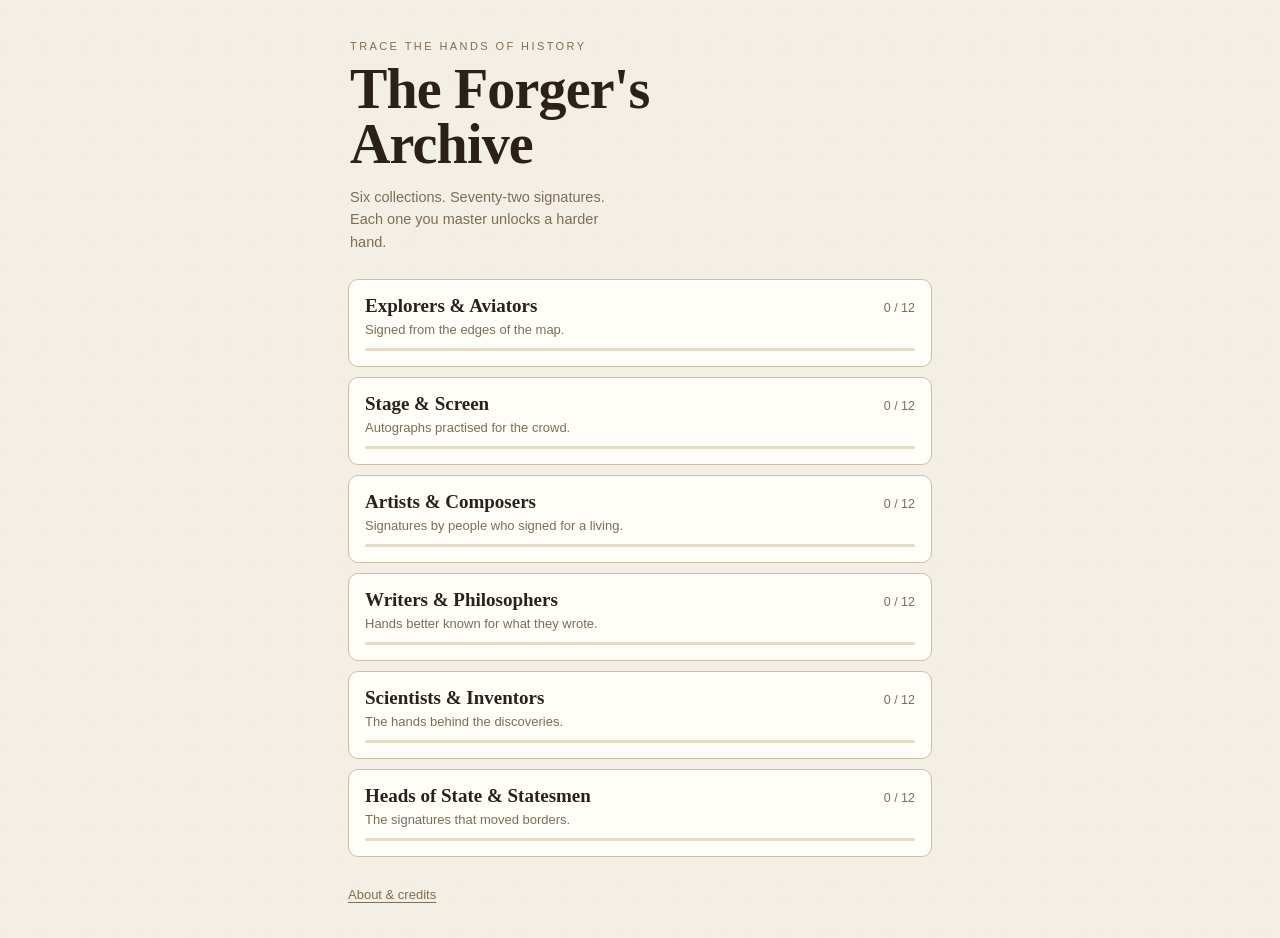
==== index.html @ 9cb1a38a "Signature tracing game with Wikidata-sourced corpus A touch-first web game: trace famous signatures " ====
<!doctype html>
<html lang="en">
<head>
<meta charset="utf-8">
<meta name="viewport" content="width=device-width,initial-scale=1,viewport-fit=cover,maximum-scale=1">
<meta name="theme-color" content="#f4efe4">
<meta name="apple-mobile-web-app-capable" content="yes">
<meta name="description" content="Learn to forge the signatures of history, one flourish at a time.">
<title>The Forger's Archive</title>
<link rel="manifest" href="manifest.webmanifest">
<link rel="icon" href="icon.svg" type="image/svg+xml">
<link rel="apple-touch-icon" href="icon.svg">
<link rel="stylesheet" href="css/app.css">
</head>
<body>

<div id="app">
  <!-- ---------------------------------------------------------- home -->
  <section class="screen" id="screen-home">
    <header class="masthead">
      <p class="eyebrow">Trace the hands of history</p>
      <h1>The Forger's<br>Archive</h1>
      <p class="lede">Six collections. Seventy-two signatures.
        Each one you master unlocks a harder hand.</p>
    </header>
    <div class="tracks" id="tracks"></div>
    <footer class="colophon">
      <button class="linkish" data-go="#/about">About &amp; credits</button>
    </footer>
  </section>

  <!-- --------------------------------------------------------- track -->
  <section class="screen" id="screen-track">
    <header class="bar">
      <button class="back" data-go="#/" aria-label="Back to collections">&larr;</button>
      <div class="bar-title">
        <h2 id="track-name"></h2>
        <p id="track-blurb"></p>
      </div>
    </header>
    <ol class="levels" id="levels"></ol>
  </section>

  <!-- ---------------------------------------------------------- play -->
  <section class="screen screen-play" id="screen-play">
    <header class="bar bar-play">
      <button class="back" id="play-back" aria-label="Back to collection">&larr;</button>
      <div class="bar-title">
        <h2 id="play-name"></h2>
        <p><span id="play-years"></span> &middot; needs <b id="play-target"></b></p>
      </div>
      <div class="pips" id="play-pips" aria-hidden="true"></div>
    </header>

    <div class="card-wrap">
      <canvas id="pad"></canvas>
      <p class="hint" id="play-hint">Trace the grey signature with your finger.</p>
    </div>

    <nav class="tools">
      <button id="btn-undo" class="tool">Undo</button>
      <button id="btn-clear" class="tool">Clear</button>
      <button id="btn-done" class="tool primary">Done</button>
    </nav>

    <!-- result, over the pad so the attempt stays put behind it -->
    <div class="sheet" id="result" hidden>
      <div class="sheet-inner">
        <p class="verdict" id="res-verdict"></p>
        <p class="bigscore"><span id="res-score">0</span><i>%</i></p>
        <p class="res-need" id="res-need"></p>
        <canvas id="res-map"></canvas>
        <ul class="breakdown">
          <li><b id="res-prec">0%</b><span>on the line</span></li>
          <li><b id="res-cov">0%</b><span>covered</span></li>
          <li><b id="res-best">0%</b><span>your best</span></li>
        </ul>
        <p class="legend"><i class="sw-good"></i> close
          <i class="sw-mid"></i> drifting <i class="sw-bad"></i> off the line</p>
        <div class="sheet-tools">
          <button id="btn-again" class="tool">Try again</button>
          <button id="btn-next" class="tool primary">Next</button>
        </div>
      </div>
    </div>
  </section>

  <!-- --------------------------------------------------------- about -->
  <section class="screen" id="screen-about">
    <header class="bar">
      <button class="back" data-go="#/" aria-label="Back to collections">&larr;</button>
      <div class="bar-title"><h2>About &amp; credits</h2></div>
    </header>
    <div class="prose">
      <p>Every signature here belongs to someone long dead, and none of them
         authorises anything today. This is a game about steady hands and the
         strange beauty of other people's handwriting.</p>
      <p>The artwork comes from Wikimedia Commons, found by asking Wikidata
         which historical figures have a signature on file. Difficulty is
         measured from the shape itself &mdash; how much pen travel is packed
         into the space, how much it turns, how tangled it is.</p>
      <p class="quiet">Progress is stored on this device only.</p>
      <button class="tool danger" id="btn-reset">Erase my progress</button>
      <h3>Sources</h3>
      <ul class="credits" id="credits"></ul>
    </div>
  </section>
</div>

<script src="data/signatures.js"></script>
<script src="js/geom.js"></script>
<script src="js/ink.js"></script>
<script src="js/grade.js"></script>
<script src="js/pad.js"></script>
<script src="js/store.js"></script>
<script src="js/app.js"></script>
</body>
</html>
---- css/app.css ----
/* Ink & parchment.
 * Every colour lives here as a custom property; the canvas code reads --ink
 * and --guide off the element, so retheming does not mean touching JS.
 */

:root {
  --paper:   #f4efe4;
  --card:    #fffdf7;
  --ink:     #2b2118;
  --guide:   #d5cab2;
  --rule:    #cbbfa8;
  --muted:   #7d6d57;
  --accent:  #8c2f22;
  --good:    #2c5c2c;
  --mid:     #b07a14;
  --gold:    #a8842c;

  --pad-h: clamp(230px, 42vh, 420px);
  --radius: 10px;
  --serif: ui-serif, Georgia, "Iowan Old Style", "Times New Roman", serif;
  --sans: -apple-system, BlinkMacSystemFont, "Segoe UI", Roboto, sans-serif;
}

* { box-sizing: border-box; }

html, body {
  margin: 0;
  padding: 0;
  background: var(--paper);
  color: var(--ink);
  font-family: var(--sans);
  -webkit-text-size-adjust: 100%;
  overscroll-behavior-y: contain;
}

body {
  min-height: 100vh;
  min-height: 100dvh;
  /* A faint tooth to the paper. Cheap, and it keeps large flat areas from
     looking like a plain white app. */
  background-image:
    radial-gradient(circle at 20% 30%, rgba(160,140,105,.06) 0 1px, transparent 1px),
    radial-gradient(circle at 70% 65%, rgba(160,140,105,.05) 0 1px, transparent 1px);
  background-size: 37px 37px, 53px 53px;
}

#app {
  max-width: 620px;
  margin: 0 auto;
  padding: 0 18px env(safe-area-inset-bottom);
}

.screen { display: none; }
.screen.on { display: block; }
[hidden] { display: none !important; }

/* ---------------------------------------------------------------- home */

.masthead { padding: 40px 2px 18px; }
.eyebrow {
  margin: 0 0 10px;
  font-size: 11px;
  letter-spacing: .22em;
  text-transform: uppercase;
  color: var(--muted);
}
.masthead h1 {
  margin: 0;
  font-family: var(--serif);
  font-size: clamp(38px, 12vw, 56px);
  font-weight: 600;
  line-height: .98;
  letter-spacing: -.015em;
}
.lede {
  margin: 14px 0 0;
  max-width: 34ch;
  color: var(--muted);
  font-size: 14.5px;
  line-height: 1.55;
}

.tracks { display: grid; gap: 10px; padding: 8px 0 20px; }

.track {
  display: block;
  width: 100%;
  text-align: left;
  border: 1px solid var(--rule);
  background: var(--card);
  border-radius: var(--radius);
  padding: 15px 16px;
  cursor: pointer;
  font: inherit;
  color: inherit;
  transition: border-color .15s, transform .08s;
}
.track:active { transform: scale(.994); }
.track:hover { border-color: var(--muted); }

.track-top { display: flex; align-items: baseline; gap: 10px; }
.track h3 {
  margin: 0;
  font-family: var(--serif);
  font-size: 19px;
  font-weight: 600;
  flex: 1;
}
.track .count {
  font-size: 12.5px;
  color: var(--muted);
  font-variant-numeric: tabular-nums;
  white-space: nowrap;
}
.track p { margin: 5px 0 11px; font-size: 13px; color: var(--muted); }

.meter { height: 3px; background: #e5dcc8; border-radius: 2px; overflow: hidden; }
.meter > i { display: block; height: 100%; background: var(--accent); transition: width .4s; }

.colophon { padding: 6px 0 32px; }
.linkish {
  background: none; border: 0; padding: 4px 0; cursor: pointer;
  color: var(--muted); font: inherit; font-size: 13px;
  text-decoration: underline; text-underline-offset: 3px;
}

/* --------------------------------------------------------------- bars */

.bar {
  display: flex;
  align-items: flex-start;
  gap: 12px;
  padding: 22px 0 14px;
  border-bottom: 1px solid var(--rule);
  margin-bottom: 12px;
}
.back {
  flex: none;
  width: 38px; height: 38px;
  border: 1px solid var(--rule);
  background: var(--card);
  color: var(--ink);
  border-radius: 50%;
  font-size: 17px;
  line-height: 1;
  cursor: pointer;
}
.bar-title { flex: 1; min-width: 0; }
.bar-title h2 {
  margin: 4px 0 0;
  font-family: var(--serif);
  font-size: 21px;
  font-weight: 600;
  line-height: 1.15;
}
.bar-title p { margin: 3px 0 0; font-size: 12.5px; color: var(--muted); }

/* -------------------------------------------------------------- track */

.levels { list-style: none; margin: 0; padding: 0 0 34px; }

.level {
  display: flex;
  align-items: center;
  gap: 13px;
  width: 100%;
  text-align: left;
  font: inherit;
  color: inherit;
  background: var(--card);
  border: 1px solid var(--rule);
  border-radius: var(--radius);
  padding: 12px 14px;
  margin-bottom: 8px;
  cursor: pointer;
}
.level[disabled] { cursor: default; opacity: .5; background: transparent; }
.level .idx {
  flex: none;
  width: 24px;
  font-family: var(--serif);
  font-size: 15px;
  color: var(--muted);
  font-variant-numeric: tabular-nums;
}
.level .who { flex: 1; min-width: 0; }
.level .who b {
  display: block;
  font-weight: 600;
  font-size: 15px;
  white-space: nowrap;
  overflow: hidden;
  text-overflow: ellipsis;
}
.level .who span { font-size: 12px; color: var(--muted); }
.level .score {
  flex: none;
  font-size: 13.5px;
  font-variant-numeric: tabular-nums;
  color: var(--muted);
}
.level .score.done { color: var(--good); font-weight: 700; }
/* Wax-seal dot standing in for a padlock on locked rows. */
.level .score.locked {
  color: transparent;
  width: 9px; height: 9px;
  border-radius: 50%;
  background: var(--rule);
  box-shadow: inset 0 0 0 2px var(--card);
}

.pips { display: flex; gap: 3px; flex: none; }
.pips i {
  width: 5px; height: 5px; border-radius: 50%;
  background: var(--rule);
}
.pips i.lit { background: var(--accent); }

/* --------------------------------------------------------------- play */

.screen-play.on { display: flex; flex-direction: column; min-height: 100dvh; }
.bar-play { align-items: center; }

.card-wrap { flex: 1; display: flex; flex-direction: column; justify-content: center; }

#pad {
  display: block;
  width: 100%;
  height: var(--pad-h);
  background: var(--card);
  border: 1px solid var(--rule);
  border-radius: var(--radius);
  /* Without this the browser claims the gesture and the player scrolls the
     page instead of drawing. */
  touch-action: none;
  -webkit-user-select: none;
  user-select: none;
}

.hint {
  margin: 10px 2px 0;
  font-size: 12.5px;
  color: var(--muted);
  text-align: center;
  min-height: 1.4em;
}

.tools {
  display: flex;
  gap: 8px;
  padding: 16px 0 max(18px, env(safe-area-inset-bottom));
}
.tool {
  flex: 1;
  padding: 14px 10px;
  font: inherit;
  font-size: 15px;
  border: 1px solid var(--rule);
  background: var(--card);
  color: var(--ink);
  border-radius: var(--radius);
  cursor: pointer;
  min-height: 48px;          /* comfortable thumb target */
}
.tool:disabled { opacity: .4; cursor: default; }
.tool.primary { background: var(--ink); border-color: var(--ink); color: var(--card); flex: 1.5; }
.tool.danger { background: none; border-color: var(--accent); color: var(--accent); flex: none; padding: 10px 16px; }

/* ------------------------------------------------------------- result */

.sheet {
  position: fixed;
  inset: 0;
  background: rgba(30, 24, 17, .38);
  display: flex;
  align-items: flex-end;
  justify-content: center;
  z-index: 20;
  animation: fade .18s ease-out;
}
@keyframes fade { from { opacity: 0 } }
@keyframes rise { from { transform: translateY(14px); opacity: .4 } }

.sheet-inner {
  width: 100%;
  max-width: 620px;
  background: var(--paper);
  border-radius: 16px 16px 0 0;
  border-top: 3px solid var(--ink);
  padding: 20px 18px max(20px, env(safe-area-inset-bottom));
  animation: rise .22s ease-out;
  max-height: 92dvh;
  overflow-y: auto;
}

.verdict {
  margin: 0;
  font-size: 11px;
  letter-spacing: .2em;
  text-transform: uppercase;
  color: var(--muted);
}
.verdict.win { color: var(--good); }
.verdict.lose { color: var(--accent); }

.bigscore {
  margin: 2px 0 0;
  font-family: var(--serif);
  font-size: 62px;
  line-height: 1;
  font-weight: 600;
  font-variant-numeric: tabular-nums;
}
.bigscore i { font-style: normal; font-size: 26px; color: var(--muted); }
.res-need { margin: 4px 0 12px; font-size: 13px; color: var(--muted); }

#res-map {
  display: block;
  width: 100%;
  height: 150px;
  margin: 0 auto;              /* JS narrows it to the signature's aspect */
  background: var(--card);
  border: 1px solid var(--rule);
  border-radius: var(--radius);
}

.breakdown {
  list-style: none;
  display: flex;
  margin: 12px 0 0;
  padding: 0;
  gap: 8px;
}
.breakdown li {
  flex: 1;
  background: var(--card);
  border: 1px solid var(--rule);
  border-radius: var(--radius);
  padding: 9px 6px;
  text-align: center;
}
.breakdown b { display: block; font-size: 17px; font-variant-numeric: tabular-nums; }
.breakdown span { font-size: 11px; color: var(--muted); }

.legend {
  display: flex;
  align-items: center;
  gap: 6px;
  margin: 10px 0 0;
  font-size: 11.5px;
  color: var(--muted);
}
.legend i { width: 13px; height: 3px; border-radius: 2px; display: inline-block; }
.sw-good { background: var(--good); }
.sw-mid  { background: var(--mid); }
.sw-bad  { background: var(--accent); }

.sheet-tools { display: flex; gap: 8px; margin-top: 16px; }

/* -------------------------------------------------------------- about */

.prose { padding-bottom: 40px; font-size: 14.5px; line-height: 1.62; }
.prose p { margin: 0 0 13px; max-width: 46ch; }
.prose .quiet { color: var(--muted); font-size: 13px; }
.prose h3 {
  font-family: var(--serif);
  font-size: 16px;
  margin: 26px 0 8px;
  padding-bottom: 6px;
  border-bottom: 1px solid var(--rule);
}
.credits { list-style: none; margin: 0; padding: 0; font-size: 11.5px; color: var(--muted); }
.credits li { padding: 5px 0; border-bottom: 1px solid rgba(203,191,168,.45); }
.credits b { color: var(--ink); font-weight: 600; }
.credits a { color: var(--muted); }

@media (prefers-reduced-motion: reduce) {
  *, *::before, *::after { animation-duration: .01ms !important; transition-duration: .01ms !important; }
}
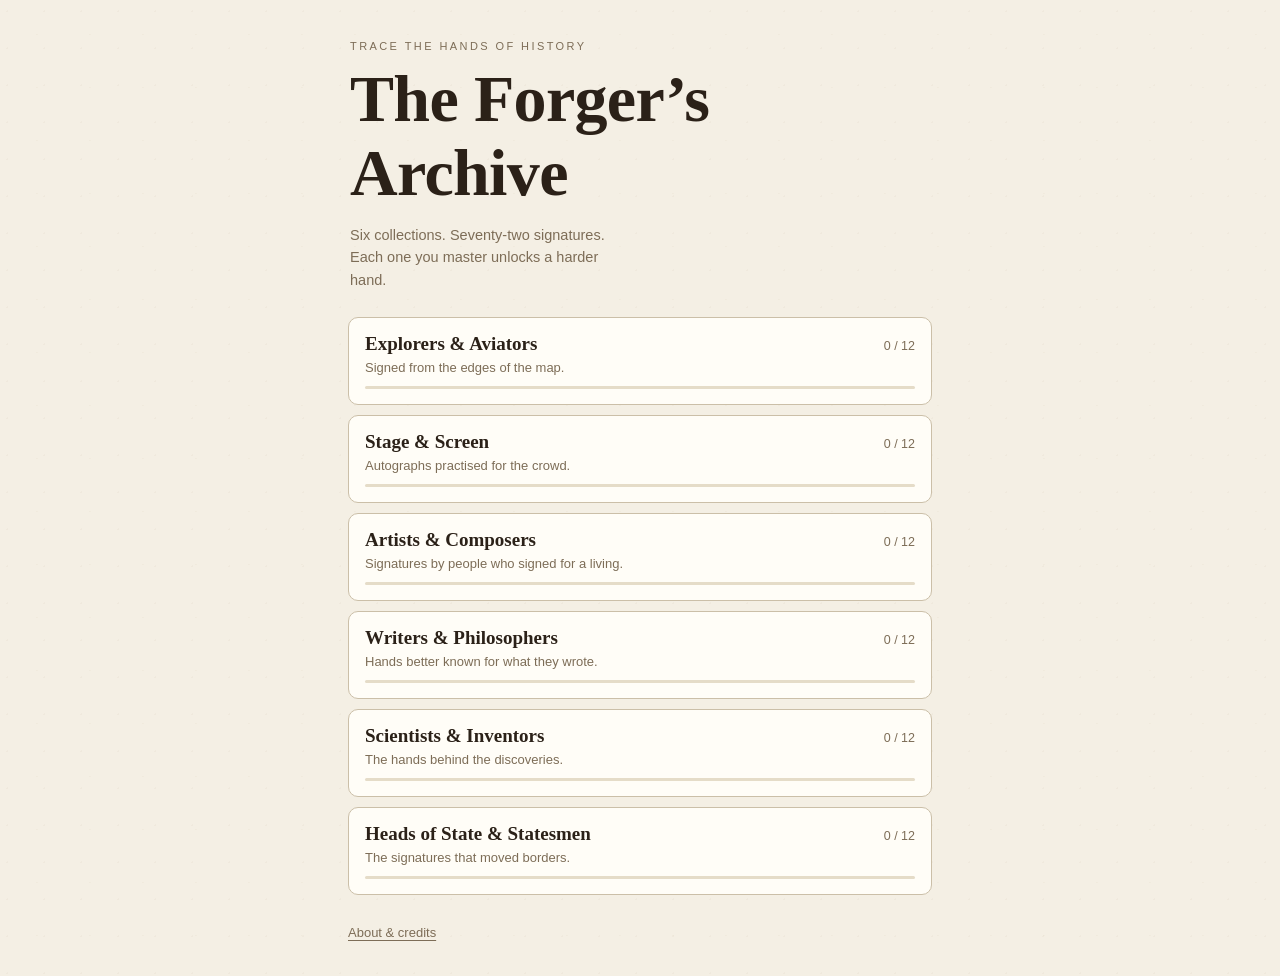
==== commit 8764759c: "Set the wordmark in a cursive hand Segoe Script on Windows, Snell Roundhand on Apple, with plainer h" ====
--- a/index.html
+++ b/index.html
@@ -19,7 +19,7 @@
   <section class="screen" id="screen-home">
     <header class="masthead">
       <p class="eyebrow">Trace the hands of history</p>
-      <h1>The Forger's<br>Archive</h1>
+      <h1>The Forger&rsquo;s<br>Archive</h1>
       <p class="lede">Six collections. Seventy-two signatures.
         Each one you master unlocks a harder hand.</p>
     </header>
@@ -73,7 +73,7 @@
         <ul class="breakdown">
           <li><b id="res-prec">0%</b><span>on the line</span></li>
           <li><b id="res-cov">0%</b><span>covered</span></li>
-          <li><b id="res-best">0%</b><span>your best</span></li>
+          <li><b id="res-econ">0%</b><span>ink used</span></li>
         </ul>
         <p class="legend"><i class="sw-good"></i> close
           <i class="sw-mid"></i> drifting <i class="sw-bad"></i> off the line</p>
--- a/css/app.css
+++ b/css/app.css
@@ -19,6 +19,17 @@
   --radius: 10px;
   --serif: ui-serif, Georgia, "Iowan Old Style", "Times New Roman", serif;
   --sans: -apple-system, BlinkMacSystemFont, "Segoe UI", Roboto, sans-serif;
+
+  /* The wordmark. No webfont: the game has to run from file:// and offline, so
+     anything fetched is out, and embedding one would cost more than the whole
+     rest of the app put together. Each platform picks the best handwriting face
+     it already ships - Snell Roundhand on Apple, Segoe Script on Windows.
+     Ordered to prefer faces that actually look written over formal calligraphic
+     ones: Gabriola is handsome but reads as a document, not a hand, which is
+     the wrong note for a game about other people's handwriting. */
+  --script: "Snell Roundhand", "Apple Chancery", "Segoe Script", "Bradley Hand",
+            "Brush Script MT", Gabriola, "Lucida Handwriting", "Ink Free",
+            cursive;
 }
 
 * { box-sizing: border-box; }
@@ -66,11 +77,15 @@
 }
 .masthead h1 {
   margin: 0;
-  font-family: var(--serif);
-  font-size: clamp(38px, 12vw, 56px);
-  font-weight: 600;
-  line-height: .98;
-  letter-spacing: -.015em;
+  font-family: var(--script);
+  /* Handwriting faces carry tall ascenders and deep descenders, so this needs
+     more room than the serif did, and a touch of negative tracking to stop the
+     letters drifting apart at display size. */
+  font-size: clamp(44px, 14vw, 66px);
+  font-weight: 600;
+  line-height: 1.12;
+  letter-spacing: -.01em;
+  color: var(--ink);
 }
 .lede {
   margin: 14px 0 0;
@@ -317,6 +332,9 @@
 #res-map {
   display: block;
   width: 100%;
+  /* Hard guard: JS sets an explicit pixel width, and measures before the
+     sheet's own scrollbar appears, so without this it can overhang. */
+  max-width: 100%;
   height: 150px;
   margin: 0 auto;              /* JS narrows it to the signature's aspect */
   background: var(--card);
